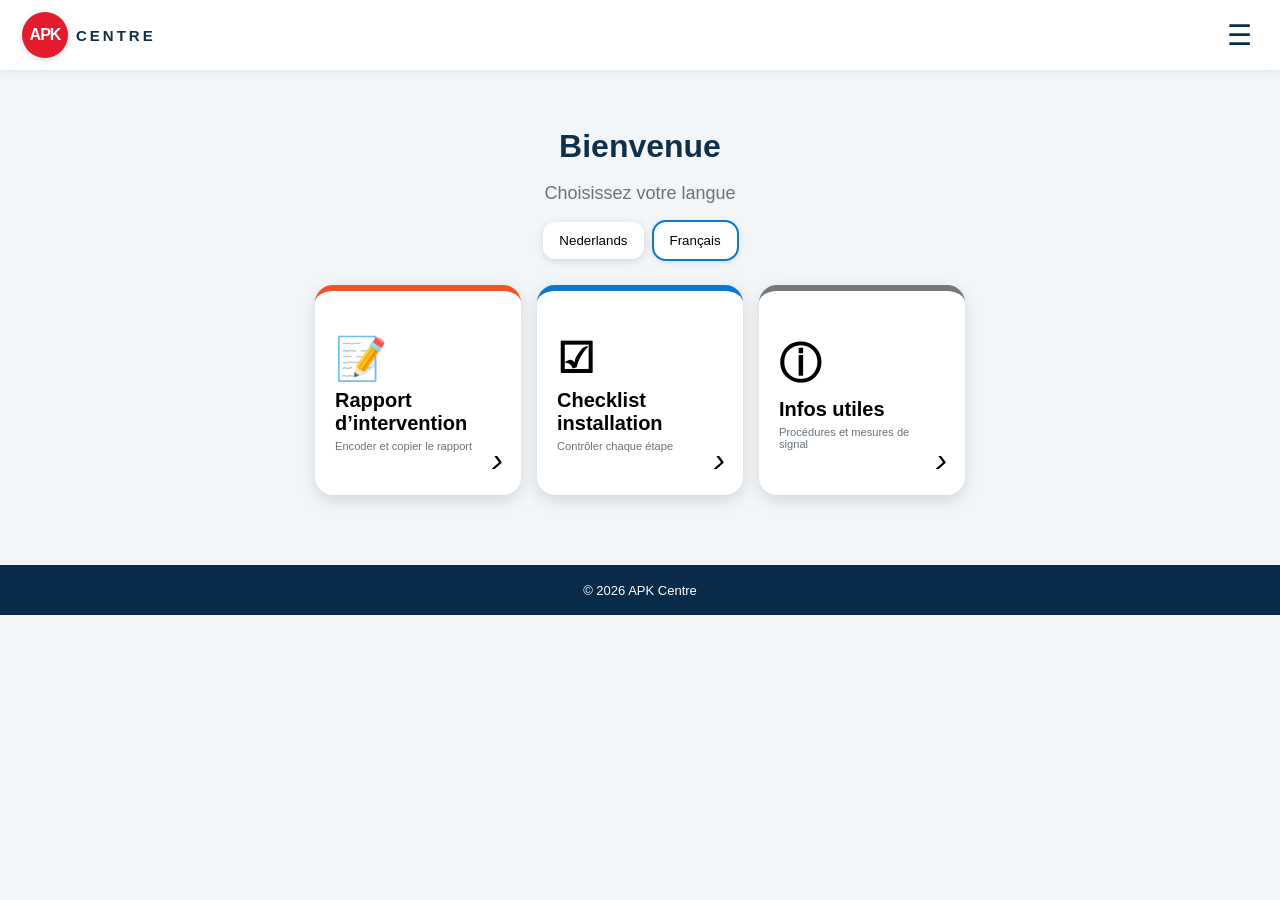
==== index.html @ 58864695 "Add files via upload" ====
<!doctype html>
<html lang="fr">
<head>
<meta charset="utf-8">
<meta name="viewport" content="width=device-width,initial-scale=1">
<meta name="theme-color" content="#082b4a">
<title>APK Centre</title>
<link rel="stylesheet" href="styles.css">

  <link rel="manifest" href="manifest.webmanifest">
  <link rel="icon" type="image/png" sizes="48x48" href="assets/apk-centre-icon-48.png">
  <link rel="apple-touch-icon" sizes="180x180" href="assets/apk-centre-icon-180.png">
  <meta name="theme-color" content="#e30613">
  <meta name="mobile-web-app-capable" content="yes">
  <meta name="apple-mobile-web-app-capable" content="yes">
  <meta name="apple-mobile-web-app-status-bar-style" content="black-translucent">
  <meta name="apple-mobile-web-app-title" content="APK Centre">

</head>
<body>
<header class="topbar">
  <div class="brand"><span class="brandMark">APK</span><span class="brandName">CENTRE</span></div>
  <button id="menuBtn" class="menu">☰</button>
</header>

<main id="app">
<section id="home" class="screen active">
  <div class="hero"><h1>Bienvenue</h1><p>Choisissez votre langue</p>
    <div class="langs"><button id="nl" class="lang">Nederlands</button><button id="fr" class="lang active">Français</button></div>
  </div>
  <div class="homecards">
    <button class="homecard orange" data-go="report"><b>📝</b><strong data-fr="Rapport d’intervention" data-nl="Interventierapport">Rapport d’intervention</strong><small data-fr="Encoder et copier le rapport" data-nl="Rapport invullen en kopiëren">Encoder et copier le rapport</small><i>›</i></button>
    <button class="homecard blue" data-go="checklist"><b>☑</b><strong data-fr="Checklist installation" data-nl="Installatie checklist">Checklist installation</strong><small data-fr="Contrôler chaque étape" data-nl="Elke stap controleren">Contrôler chaque étape</small><i>›</i></button>
    <button class="homecard gray" data-go="info"><b>ⓘ</b><strong data-fr="Infos utiles" data-nl="Nuttige info">Infos utiles</strong><small data-fr="Procédures et mesures de signal" data-nl="Procedures en signaalmetingen">Procédures et mesures de signal</small><i>›</i></button>
  </div>
</section>

<section id="report" class="screen">
  <button class="back">← Accueil</button><h1 data-fr="Rapport d’intervention" data-nl="Interventierapport">Rapport d’intervention</h1>
  <div id="reportForm"></div><button id="copyReport" class="primary">Copier le résultat</button>
</section>

<section id="checklist" class="screen">
  <button class="back">← Accueil</button><h1 data-fr="Checklist d’installation" data-nl="Installatie checklist">Checklist d’installation</h1>
  <div id="checkForm"></div><div class="progress"><span id="progressBar"></span></div><p id="progressText"></p>
</section>

<section id="info" class="screen">
  <button class="back">← Accueil</button><h1 data-fr="Infos utiles" data-nl="Nuttige info">Infos utiles</h1>
  <input id="search" class="search" placeholder="Rechercher une procédure, mesure, problème…">
  <div id="infoContent"></div>
</section>
</main>
<footer>© 2026 APK Centre</footer>
<div id="toast"></div>
<script src="script.js?v=3"></script>
<script>if ("serviceWorker" in navigator) navigator.serviceWorker.register("./service-worker.js");</script>
</body>
</html>
---- styles.css ----
*{box-sizing:border-box}body{margin:0;background:#f3f6f9;color:#102f49;font-family:Arial,sans-serif}.topbar{height:70px;background:#fff;display:flex;align-items:center;justify-content:space-between;padding:0 22px;box-shadow:0 2px 10px #0001;position:sticky;top:0;z-index:5}.brand{display:flex;align-items:center;gap:8px;font-weight:900}.brandMark{width:46px;height:46px;border-radius:50%;background:#e21b2d;color:#fff;display:flex;align-items:center;justify-content:center;font-size:16px;letter-spacing:-1px;box-shadow:0 2px 7px #0002}.brandName{font-size:15px;letter-spacing:3px;color:#102f49}.menu{border:0;background:none;font-size:28px;color:#082b4a}main{max-width:900px;margin:auto;padding:24px 16px 70px}.screen{display:none}.screen.active{display:block}.hero{text-align:center;padding:24px 0 26px}.hero h1,h1{font-size:32px;margin:10px 0;font-weight:800}.hero p{font-size:18px;color:#68727c}.langs{display:flex;justify-content:center;gap:10px}.lang{background:#fff;border:0;border-radius:12px;padding:11px 16px;box-shadow:0 2px 8px #0002}.lang.active{outline:2px solid #0b78d0}.homecards{display:grid;gap:16px;max-width:650px;margin:auto}.homecard{position:relative;text-align:left;border:0;background:#fff;border-radius:18px;padding:20px 45px 20px 20px;box-shadow:0 5px 16px #0002;min-height:110px;border-top:6px solid}.homecard.orange{border-color:#f45124}.homecard.blue{border-color:#0b78d0}.homecard.gray{border-color:#777}.homecard b{font-size:30px;display:block;margin-bottom:6px}.homecard strong{display:block;font-size:20px}.homecard small{display:block;color:#6a737c;margin-top:5px}.homecard i{position:absolute;right:18px;top:42%;font-size:34px}.back{border:0;background:none;color:#0b78d0;font-weight:700;font-size:16px;padding:4px 0}.panel{background:#fff;border-radius:16px;margin:14px 0;padding:18px;box-shadow:0 4px 14px #0001}.panel h2{font-size:20px;margin:0 0 13px}.checks{display:grid;gap:9px}.check{display:flex;gap:10px;align-items:flex-start;padding:8px;border-radius:9px;background:#f7f9fb}.check input{margin-top:3px;accent-color:#0b78d0}.choice{display:flex;flex-wrap:wrap;gap:8px}.choice label{background:#f4f6f8;border-radius:9px;padding:8px 10px}.choice input{accent-color:#0b78d0}.primary{width:100%;border:0;border-radius:12px;padding:15px;background:#0b78d0;color:#fff;font-size:17px;font-weight:700;margin:8px 0 20px}.progress{height:9px;background:#dfe5ea;border-radius:10px;overflow:hidden;margin-top:18px}.progress span{display:block;height:100%;width:0;background:#0b78d0}.search{width:100%;padding:14px;border:1px solid #ccd4db;border-radius:12px;font-size:16px;margin:8px 0 16px}.info-section{background:#fff;border-radius:14px;margin:10px 0;overflow:hidden;box-shadow:0 3px 12px #0001}.info-section summary{cursor:pointer;padding:16px;font-size:18px;font-weight:700}.info-section .inside{padding:0 18px 18px;line-height:1.55}.inside h4{margin-bottom:4px}.inside ul{padding-left:20px}footer{height:50px;background:#082b4a;color:#fff;display:flex;align-items:center;justify-content:center;font-size:13px}#toast{position:fixed;bottom:70px;left:50%;transform:translateX(-50%);background:#102f49;color:#fff;padding:12px 16px;border-radius:10px;display:none;z-index:10}@media(min-width:700px){.homecards{grid-template-columns:repeat(3,1fr)}.homecard{min-height:210px}.homecard i{bottom:16px;top:auto}.homecard b{font-size:42px}}
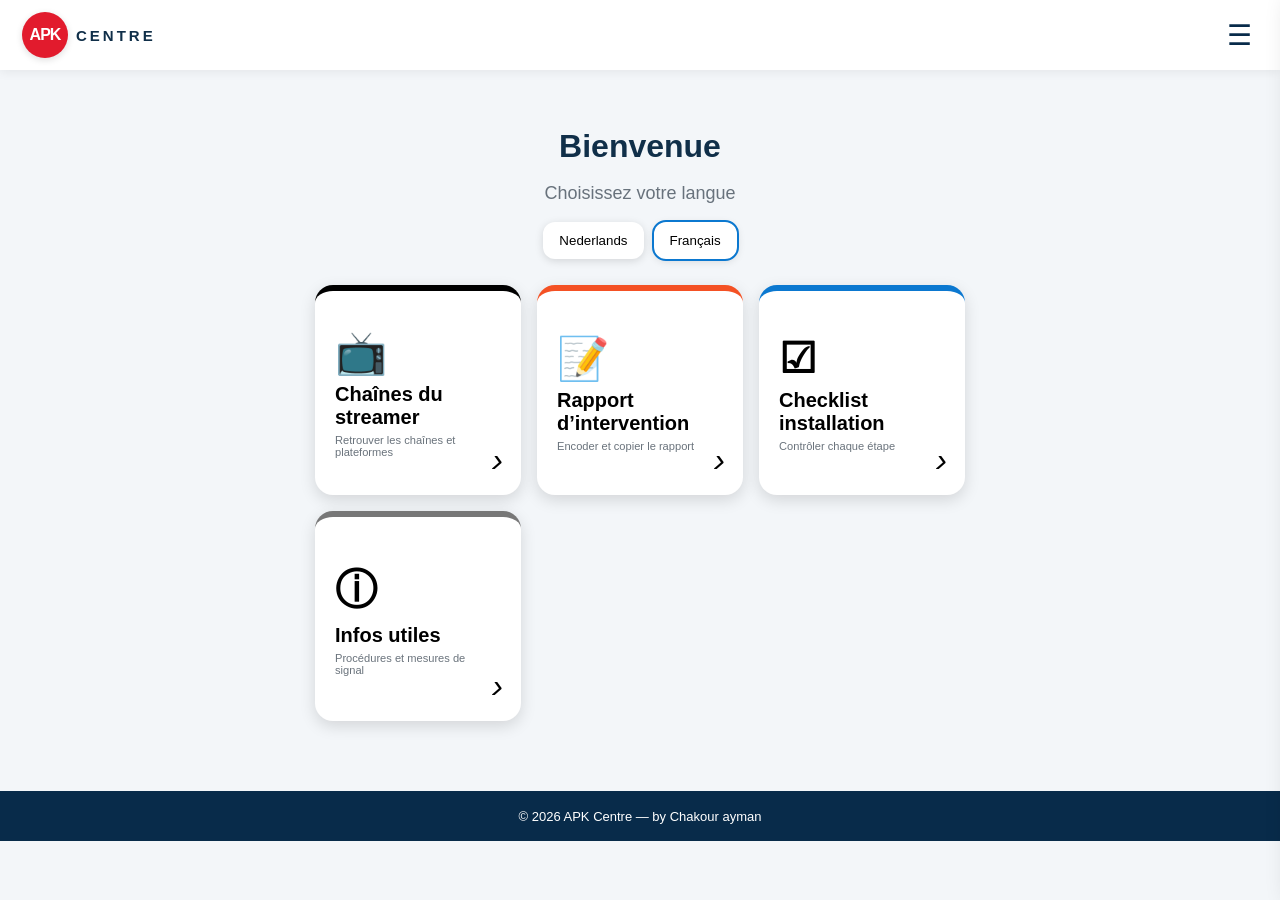
==== commit 7481f495: "Add files via upload" ====
--- a/index.html
+++ b/index.html
@@ -29,6 +29,7 @@
     <div class="langs"><button id="nl" class="lang">Nederlands</button><button id="fr" class="lang active">Français</button></div>
   </div>
   <div class="homecards">
+    <button class="homecard purple" data-go="channels"><b>📺</b><strong data-fr="Chaînes du streamer" data-nl="Kanalen van de streamer">Chaînes du streamer</strong><small data-fr="Retrouver les chaînes et plateformes" data-nl="Kanalen en platformen bekijken">Retrouver les chaînes et plateformes</small><i>›</i></button>
     <button class="homecard orange" data-go="report"><b>📝</b><strong data-fr="Rapport d’intervention" data-nl="Interventierapport">Rapport d’intervention</strong><small data-fr="Encoder et copier le rapport" data-nl="Rapport invullen en kopiëren">Encoder et copier le rapport</small><i>›</i></button>
     <button class="homecard blue" data-go="checklist"><b>☑</b><strong data-fr="Checklist installation" data-nl="Installatie checklist">Checklist installation</strong><small data-fr="Contrôler chaque étape" data-nl="Elke stap controleren">Contrôler chaque étape</small><i>›</i></button>
     <button class="homecard gray" data-go="info"><b>ⓘ</b><strong data-fr="Infos utiles" data-nl="Nuttige info">Infos utiles</strong><small data-fr="Procédures et mesures de signal" data-nl="Procedures en signaalmetingen">Procédures et mesures de signal</small><i>›</i></button>
@@ -45,13 +46,29 @@
   <div id="checkForm"></div><div class="progress"><span id="progressBar"></span></div><p id="progressText"></p>
 </section>
 
+<section id="channels" class="screen">
+  <button class="back">← Accueil</button>
+  <h1 data-fr="Chaînes du streamer" data-nl="Kanalen van de streamer">Chaînes du streamer</h1>
+  <p class="screenIntro" data-fr="Retrouvez ici les différentes chaînes et plateformes du streamer." data-nl="Hier vindt u de verschillende kanalen en platformen van de streamer.">Retrouvez ici les différentes chaînes et plateformes du streamer.</p>
+  <div id="channelsContent" class="channels-grid"></div>
+</section>
+
 <section id="info" class="screen">
   <button class="back">← Accueil</button><h1 data-fr="Infos utiles" data-nl="Nuttige info">Infos utiles</h1>
   <input id="search" class="search" placeholder="Rechercher une procédure, mesure, problème…">
   <div id="infoContent"></div>
 </section>
 </main>
-<footer>© 2026 APK Centre</footer>
+<div id="menuBackdrop" class="menuBackdrop"></div>
+<aside id="sideMenu" class="sideMenu" aria-hidden="true">
+  <div class="sideMenuHeader"><strong>APK CENTRE</strong><button id="closeMenu" class="closeMenu" aria-label="Fermer">×</button></div>
+  <button class="menuLink" data-menu-go="home">⌂ <span>Accueil</span></button>
+  <button class="menuLink" data-menu-go="report">📝 <span>Rapport d’intervention</span></button>
+  <button class="menuLink" data-menu-go="checklist">☑ <span>Checklist installation</span></button>
+  <button class="menuLink" data-menu-go="channels">📺 <span>Chaînes du streamer</span></button>
+  <button class="menuLink" data-menu-go="info">ⓘ <span>Infos utiles</span></button>
+</aside>
+<footer>© 2026 APK Centre — by Chakour ayman</footer>
 <div id="toast"></div>
 <script src="script.js?v=3"></script>
 <script>if ("serviceWorker" in navigator) navigator.serviceWorker.register("./service-worker.js");</script>
--- a/styles.css
+++ b/styles.css
@@ -1 +1,5 @@
 *{box-sizing:border-box}body{margin:0;background:#f3f6f9;color:#102f49;font-family:Arial,sans-serif}.topbar{height:70px;background:#fff;display:flex;align-items:center;justify-content:space-between;padding:0 22px;box-shadow:0 2px 10px #0001;position:sticky;top:0;z-index:5}.brand{display:flex;align-items:center;gap:8px;font-weight:900}.brandMark{width:46px;height:46px;border-radius:50%;background:#e21b2d;color:#fff;display:flex;align-items:center;justify-content:center;font-size:16px;letter-spacing:-1px;box-shadow:0 2px 7px #0002}.brandName{font-size:15px;letter-spacing:3px;color:#102f49}.menu{border:0;background:none;font-size:28px;color:#082b4a}main{max-width:900px;margin:auto;padding:24px 16px 70px}.screen{display:none}.screen.active{display:block}.hero{text-align:center;padding:24px 0 26px}.hero h1,h1{font-size:32px;margin:10px 0;font-weight:800}.hero p{font-size:18px;color:#68727c}.langs{display:flex;justify-content:center;gap:10px}.lang{background:#fff;border:0;border-radius:12px;padding:11px 16px;box-shadow:0 2px 8px #0002}.lang.active{outline:2px solid #0b78d0}.homecards{display:grid;gap:16px;max-width:650px;margin:auto}.homecard{position:relative;text-align:left;border:0;background:#fff;border-radius:18px;padding:20px 45px 20px 20px;box-shadow:0 5px 16px #0002;min-height:110px;border-top:6px solid}.homecard.orange{border-color:#f45124}.homecard.blue{border-color:#0b78d0}.homecard.gray{border-color:#777}.homecard b{font-size:30px;display:block;margin-bottom:6px}.homecard strong{display:block;font-size:20px}.homecard small{display:block;color:#6a737c;margin-top:5px}.homecard i{position:absolute;right:18px;top:42%;font-size:34px}.back{border:0;background:none;color:#0b78d0;font-weight:700;font-size:16px;padding:4px 0}.panel{background:#fff;border-radius:16px;margin:14px 0;padding:18px;box-shadow:0 4px 14px #0001}.panel h2{font-size:20px;margin:0 0 13px}.checks{display:grid;gap:9px}.check{display:flex;gap:10px;align-items:flex-start;padding:8px;border-radius:9px;background:#f7f9fb}.check input{margin-top:3px;accent-color:#0b78d0}.choice{display:flex;flex-wrap:wrap;gap:8px}.choice label{background:#f4f6f8;border-radius:9px;padding:8px 10px}.choice input{accent-color:#0b78d0}.primary{width:100%;border:0;border-radius:12px;padding:15px;background:#0b78d0;color:#fff;font-size:17px;font-weight:700;margin:8px 0 20px}.progress{height:9px;background:#dfe5ea;border-radius:10px;overflow:hidden;margin-top:18px}.progress span{display:block;height:100%;width:0;background:#0b78d0}.search{width:100%;padding:14px;border:1px solid #ccd4db;border-radius:12px;font-size:16px;margin:8px 0 16px}.info-section{background:#fff;border-radius:14px;margin:10px 0;overflow:hidden;box-shadow:0 3px 12px #0001}.info-section summary{cursor:pointer;padding:16px;font-size:18px;font-weight:700}.info-section .inside{padding:0 18px 18px;line-height:1.55}.inside h4{margin-bottom:4px}.inside ul{padding-left:20px}footer{height:50px;background:#082b4a;color:#fff;display:flex;align-items:center;justify-content:center;font-size:13px}#toast{position:fixed;bottom:70px;left:50%;transform:translateX(-50%);background:#102f49;color:#fff;padding:12px 16px;border-radius:10px;display:none;z-index:10}@media(min-width:700px){.homecards{grid-template-columns:repeat(3,1fr)}.homecard{min-height:210px}.homecard i{bottom:16px;top:auto}.homecard b{font-size:42px}}
+
+
+.sideMenu{position:fixed;top:0;right:-340px;width:320px;max-width:88vw;height:100vh;background:#fff;z-index:50;box-shadow:-8px 0 25px rgba(0,0,0,.2);padding:18px;transition:right .25s ease}.sideMenu.open{right:0}.sideMenuHeader{display:flex;justify-content:space-between;align-items:center;font-size:20px;margin-bottom:16px;padding-bottom:14px;border-bottom:1px solid #ddd}.closeMenu{border:0;border-radius:50%;width:38px;height:38px;font-size:26px;cursor:pointer}.menuLink{display:block;width:100%;padding:14px;margin:7px 0;border:0;border-radius:12px;background:#f4f7f9;text-align:left;font-size:16px;cursor:pointer;color:#082b4a}.menuLink:hover{background:#e8eef2}.menuBackdrop{position:fixed;inset:0;background:rgba(0,0,0,.5);z-index:40;display:none}.menuBackdrop.open{display:block}.screenIntro{color:#66737d;line-height:1.5}.channels-grid{display:grid;gap:12px}.channel-card{display:flex;align-items:center;gap:14px;padding:15px;background:#fff;border-radius:15px;text-decoration:none;color:#082b4a;box-shadow:0 3px 12px rgba(0,0,0,.1);border-left:5px solid #e30613}.channel-icon{width:48px;height:48px;border-radius:12px;background:#f0f3f5;display:flex;align-items:center;justify-content:center;font-size:24px;font-weight:700}.channel-text{display:flex;flex-direction:column;gap:4px;flex:1}.channel-text small{color:#69747c}.channel-arrow{font-size:28px;color:#e30613}.homecard.purple{border-left-color:#7b3ff2}
+@media(min-width:700px){.channels-grid{grid-template-columns:repeat(2,1fr)}}
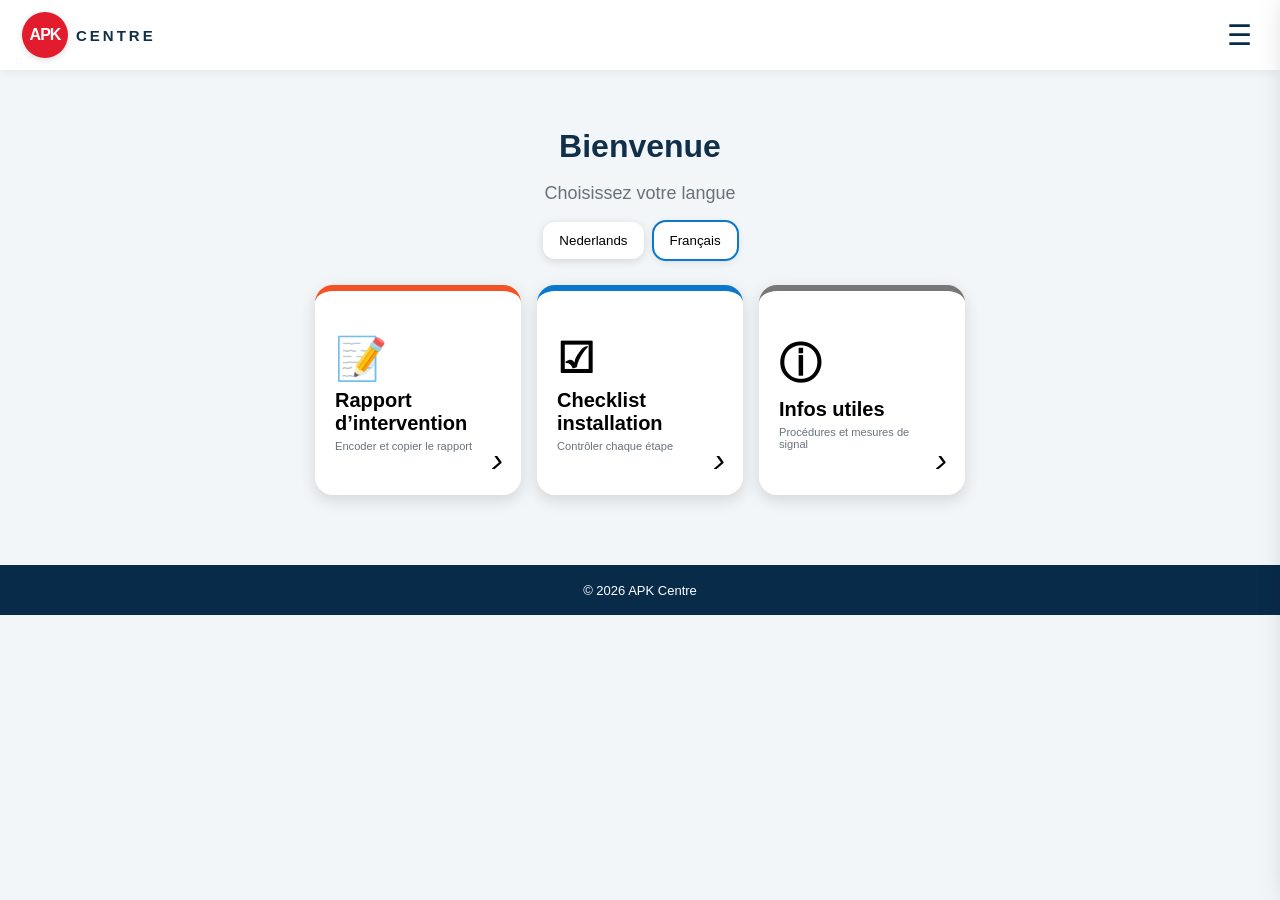
==== commit 0080baf5: "Add files via upload" ====
--- a/index.html
+++ b/index.html
@@ -5,7 +5,7 @@
 <meta name="viewport" content="width=device-width,initial-scale=1">
 <meta name="theme-color" content="#082b4a">
 <title>APK Centre</title>
-<link rel="stylesheet" href="styles.css">
+<link rel="stylesheet" href="styles.css?v=6">
 
   <link rel="manifest" href="manifest.webmanifest">
   <link rel="icon" type="image/png" sizes="48x48" href="assets/apk-centre-icon-48.png">
@@ -20,7 +20,7 @@
 <body>
 <header class="topbar">
   <div class="brand"><span class="brandMark">APK</span><span class="brandName">CENTRE</span></div>
-  <button id="menuBtn" class="menu">☰</button>
+  <button id="menuBtn" class="menu" type="button" aria-label="Ouvrir le menu">☰</button>
 </header>
 
 <main id="app">
@@ -29,7 +29,6 @@
     <div class="langs"><button id="nl" class="lang">Nederlands</button><button id="fr" class="lang active">Français</button></div>
   </div>
   <div class="homecards">
-    <button class="homecard purple" data-go="channels"><b>📺</b><strong data-fr="Chaînes du streamer" data-nl="Kanalen van de streamer">Chaînes du streamer</strong><small data-fr="Retrouver les chaînes et plateformes" data-nl="Kanalen en platformen bekijken">Retrouver les chaînes et plateformes</small><i>›</i></button>
     <button class="homecard orange" data-go="report"><b>📝</b><strong data-fr="Rapport d’intervention" data-nl="Interventierapport">Rapport d’intervention</strong><small data-fr="Encoder et copier le rapport" data-nl="Rapport invullen en kopiëren">Encoder et copier le rapport</small><i>›</i></button>
     <button class="homecard blue" data-go="checklist"><b>☑</b><strong data-fr="Checklist installation" data-nl="Installatie checklist">Checklist installation</strong><small data-fr="Contrôler chaque étape" data-nl="Elke stap controleren">Contrôler chaque étape</small><i>›</i></button>
     <button class="homecard gray" data-go="info"><b>ⓘ</b><strong data-fr="Infos utiles" data-nl="Nuttige info">Infos utiles</strong><small data-fr="Procédures et mesures de signal" data-nl="Procedures en signaalmetingen">Procédures et mesures de signal</small><i>›</i></button>
@@ -48,8 +47,8 @@
 
 <section id="channels" class="screen">
   <button class="back">← Accueil</button>
-  <h1 data-fr="Chaînes du streamer" data-nl="Kanalen van de streamer">Chaînes du streamer</h1>
-  <p class="screenIntro" data-fr="Retrouvez ici les différentes chaînes et plateformes du streamer." data-nl="Hier vindt u de verschillende kanalen en platformen van de streamer.">Retrouvez ici les différentes chaînes et plateformes du streamer.</p>
+  <h1>Chaînes du streamer</h1>
+  <p class="screenIntro">Retrouvez ici les chaînes et plateformes du streamer.</p>
   <div id="channelsContent" class="channels-grid"></div>
 </section>
 
@@ -59,18 +58,22 @@
   <div id="infoContent"></div>
 </section>
 </main>
+
 <div id="menuBackdrop" class="menuBackdrop"></div>
 <aside id="sideMenu" class="sideMenu" aria-hidden="true">
-  <div class="sideMenuHeader"><strong>APK CENTRE</strong><button id="closeMenu" class="closeMenu" aria-label="Fermer">×</button></div>
-  <button class="menuLink" data-menu-go="home">⌂ <span>Accueil</span></button>
-  <button class="menuLink" data-menu-go="report">📝 <span>Rapport d’intervention</span></button>
-  <button class="menuLink" data-menu-go="checklist">☑ <span>Checklist installation</span></button>
-  <button class="menuLink" data-menu-go="channels">📺 <span>Chaînes du streamer</span></button>
-  <button class="menuLink" data-menu-go="info">ⓘ <span>Infos utiles</span></button>
+  <div class="sideMenuTop">
+    <strong>MENU APK CENTRE</strong>
+    <button id="closeMenu" type="button" aria-label="Fermer">×</button>
+  </div>
+  <button class="menuItem" data-menu-go="home">🏠 <span>Accueil</span></button>
+  <button class="menuItem" data-menu-go="report">📝 <span>Rapport d’intervention</span></button>
+  <button class="menuItem" data-menu-go="checklist">☑️ <span>Checklist installation</span></button>
+  <button class="menuItem menuItemChannels" data-menu-go="channels">📺 <span>Chaînes du streamer</span></button>
+  <button class="menuItem" data-menu-go="info">ⓘ <span>Infos utiles</span></button>
 </aside>
-<footer>© 2026 APK Centre — by Chakour ayman</footer>
+<footer>© 2026 APK Centre</footer>
 <div id="toast"></div>
-<script src="script.js?v=3"></script>
+<script src="script.js?v=6"></script>
 <script>if ("serviceWorker" in navigator) navigator.serviceWorker.register("./service-worker.js");</script>
 </body>
 </html>
--- a/styles.css
+++ b/styles.css
@@ -1,5 +1,46 @@
 *{box-sizing:border-box}body{margin:0;background:#f3f6f9;color:#102f49;font-family:Arial,sans-serif}.topbar{height:70px;background:#fff;display:flex;align-items:center;justify-content:space-between;padding:0 22px;box-shadow:0 2px 10px #0001;position:sticky;top:0;z-index:5}.brand{display:flex;align-items:center;gap:8px;font-weight:900}.brandMark{width:46px;height:46px;border-radius:50%;background:#e21b2d;color:#fff;display:flex;align-items:center;justify-content:center;font-size:16px;letter-spacing:-1px;box-shadow:0 2px 7px #0002}.brandName{font-size:15px;letter-spacing:3px;color:#102f49}.menu{border:0;background:none;font-size:28px;color:#082b4a}main{max-width:900px;margin:auto;padding:24px 16px 70px}.screen{display:none}.screen.active{display:block}.hero{text-align:center;padding:24px 0 26px}.hero h1,h1{font-size:32px;margin:10px 0;font-weight:800}.hero p{font-size:18px;color:#68727c}.langs{display:flex;justify-content:center;gap:10px}.lang{background:#fff;border:0;border-radius:12px;padding:11px 16px;box-shadow:0 2px 8px #0002}.lang.active{outline:2px solid #0b78d0}.homecards{display:grid;gap:16px;max-width:650px;margin:auto}.homecard{position:relative;text-align:left;border:0;background:#fff;border-radius:18px;padding:20px 45px 20px 20px;box-shadow:0 5px 16px #0002;min-height:110px;border-top:6px solid}.homecard.orange{border-color:#f45124}.homecard.blue{border-color:#0b78d0}.homecard.gray{border-color:#777}.homecard b{font-size:30px;display:block;margin-bottom:6px}.homecard strong{display:block;font-size:20px}.homecard small{display:block;color:#6a737c;margin-top:5px}.homecard i{position:absolute;right:18px;top:42%;font-size:34px}.back{border:0;background:none;color:#0b78d0;font-weight:700;font-size:16px;padding:4px 0}.panel{background:#fff;border-radius:16px;margin:14px 0;padding:18px;box-shadow:0 4px 14px #0001}.panel h2{font-size:20px;margin:0 0 13px}.checks{display:grid;gap:9px}.check{display:flex;gap:10px;align-items:flex-start;padding:8px;border-radius:9px;background:#f7f9fb}.check input{margin-top:3px;accent-color:#0b78d0}.choice{display:flex;flex-wrap:wrap;gap:8px}.choice label{background:#f4f6f8;border-radius:9px;padding:8px 10px}.choice input{accent-color:#0b78d0}.primary{width:100%;border:0;border-radius:12px;padding:15px;background:#0b78d0;color:#fff;font-size:17px;font-weight:700;margin:8px 0 20px}.progress{height:9px;background:#dfe5ea;border-radius:10px;overflow:hidden;margin-top:18px}.progress span{display:block;height:100%;width:0;background:#0b78d0}.search{width:100%;padding:14px;border:1px solid #ccd4db;border-radius:12px;font-size:16px;margin:8px 0 16px}.info-section{background:#fff;border-radius:14px;margin:10px 0;overflow:hidden;box-shadow:0 3px 12px #0001}.info-section summary{cursor:pointer;padding:16px;font-size:18px;font-weight:700}.info-section .inside{padding:0 18px 18px;line-height:1.55}.inside h4{margin-bottom:4px}.inside ul{padding-left:20px}footer{height:50px;background:#082b4a;color:#fff;display:flex;align-items:center;justify-content:center;font-size:13px}#toast{position:fixed;bottom:70px;left:50%;transform:translateX(-50%);background:#102f49;color:#fff;padding:12px 16px;border-radius:10px;display:none;z-index:10}@media(min-width:700px){.homecards{grid-template-columns:repeat(3,1fr)}.homecard{min-height:210px}.homecard i{bottom:16px;top:auto}.homecard b{font-size:42px}}
 
-
-.sideMenu{position:fixed;top:0;right:-340px;width:320px;max-width:88vw;height:100vh;background:#fff;z-index:50;box-shadow:-8px 0 25px rgba(0,0,0,.2);padding:18px;transition:right .25s ease}.sideMenu.open{right:0}.sideMenuHeader{display:flex;justify-content:space-between;align-items:center;font-size:20px;margin-bottom:16px;padding-bottom:14px;border-bottom:1px solid #ddd}.closeMenu{border:0;border-radius:50%;width:38px;height:38px;font-size:26px;cursor:pointer}.menuLink{display:block;width:100%;padding:14px;margin:7px 0;border:0;border-radius:12px;background:#f4f7f9;text-align:left;font-size:16px;cursor:pointer;color:#082b4a}.menuLink:hover{background:#e8eef2}.menuBackdrop{position:fixed;inset:0;background:rgba(0,0,0,.5);z-index:40;display:none}.menuBackdrop.open{display:block}.screenIntro{color:#66737d;line-height:1.5}.channels-grid{display:grid;gap:12px}.channel-card{display:flex;align-items:center;gap:14px;padding:15px;background:#fff;border-radius:15px;text-decoration:none;color:#082b4a;box-shadow:0 3px 12px rgba(0,0,0,.1);border-left:5px solid #e30613}.channel-icon{width:48px;height:48px;border-radius:12px;background:#f0f3f5;display:flex;align-items:center;justify-content:center;font-size:24px;font-weight:700}.channel-text{display:flex;flex-direction:column;gap:4px;flex:1}.channel-text small{color:#69747c}.channel-arrow{font-size:28px;color:#e30613}.homecard.purple{border-left-color:#7b3ff2}
+/* ===== MENU APK CENTRE + CHAINES ===== */
+.sideMenu{
+  position:fixed;top:0;right:-360px;width:340px;max-width:90vw;height:100vh;
+  z-index:1000;background:#fff;box-shadow:-8px 0 30px rgba(0,0,0,.25);
+  padding:18px;transition:right .25s ease;overflow:auto;
+}
+.sideMenu.open{right:0}
+.sideMenuTop{
+  display:flex;align-items:center;justify-content:space-between;
+  font-size:18px;color:#082b4a;padding-bottom:16px;margin-bottom:12px;
+  border-bottom:1px solid #e5e9ed;
+}
+.sideMenuTop button{
+  width:40px;height:40px;border:0;border-radius:50%;background:#eef2f5;
+  font-size:28px;color:#082b4a;cursor:pointer;
+}
+.menuItem{
+  width:100%;border:0;background:#f5f7f9;border-radius:12px;
+  padding:15px 14px;margin:5px 0;text-align:left;font-size:16px;
+  color:#102f49;cursor:pointer;display:flex;align-items:center;gap:11px;
+}
+.menuItem:hover{background:#eaf1f6}
+.menuItemChannels{border-left:5px solid #e21b2d;background:#fff3f4;font-weight:700}
+.menuBackdrop{
+  position:fixed;inset:0;background:rgba(0,0,0,.5);z-index:999;
+  display:none;
+}
+.menuBackdrop.open{display:block}
+.screenIntro{color:#68727c;margin:0 0 18px;line-height:1.5}
+.channels-grid{display:grid;grid-template-columns:1fr;gap:12px}
+.channel-card{
+  display:flex;align-items:center;gap:14px;text-decoration:none;color:#102f49;
+  background:#fff;border-radius:16px;padding:16px;
+  box-shadow:0 4px 14px rgba(0,0,0,.10);border-left:5px solid #e21b2d;
+}
+.channel-icon{
+  width:48px;height:48px;border-radius:12px;background:#f1f4f7;
+  display:flex;align-items:center;justify-content:center;font-size:23px;
+  font-weight:800;flex:none;
+}
+.channel-text{display:flex;flex-direction:column;gap:4px;flex:1}
+.channel-text strong{font-size:18px}.channel-text small{color:#68727c}
+.channel-arrow{font-size:30px;color:#e21b2d}
 @media(min-width:700px){.channels-grid{grid-template-columns:repeat(2,1fr)}}
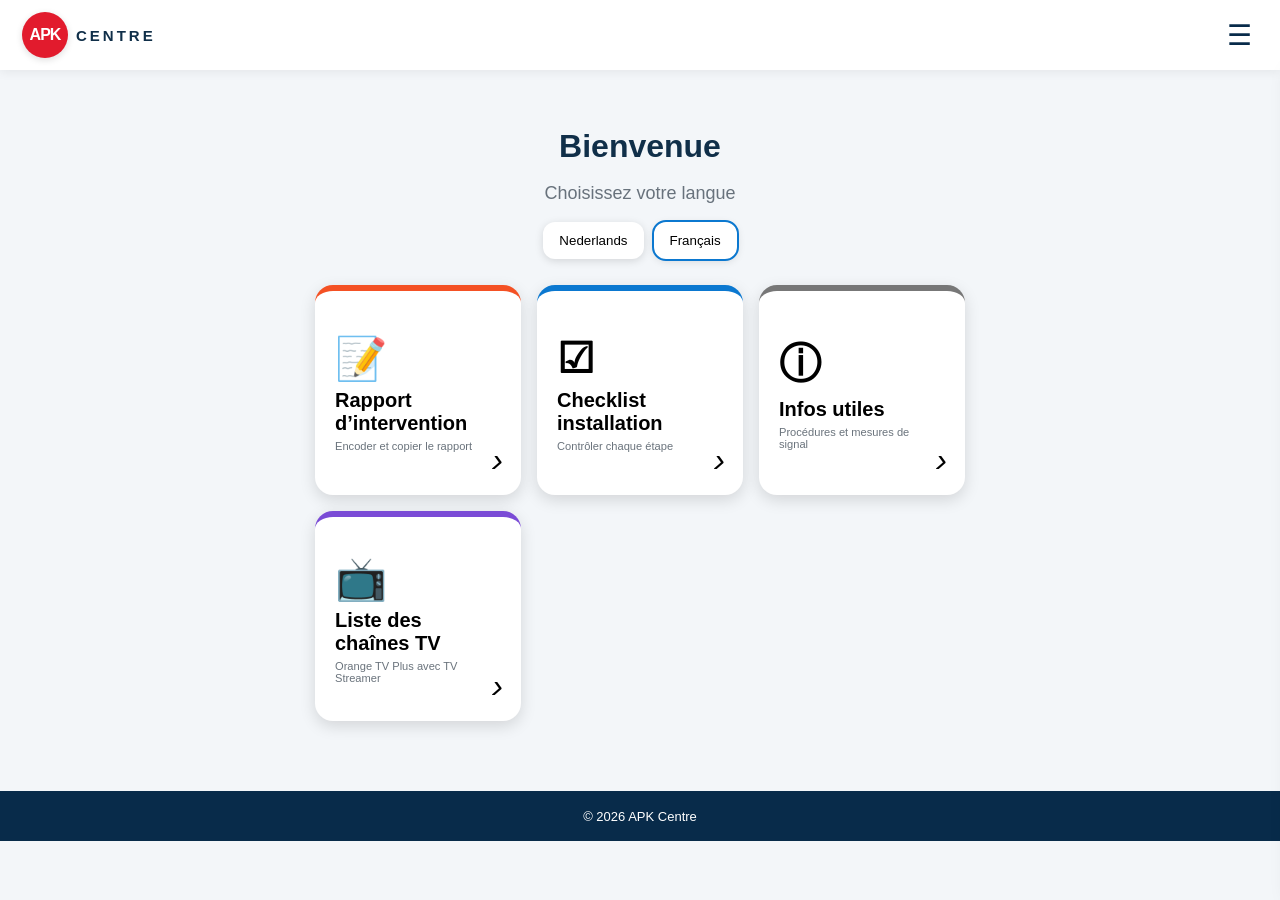
==== commit 413303fa: "Add files via upload" ====
--- a/index.html
+++ b/index.html
@@ -5,7 +5,7 @@
 <meta name="viewport" content="width=device-width,initial-scale=1">
 <meta name="theme-color" content="#082b4a">
 <title>APK Centre</title>
-<link rel="stylesheet" href="styles.css?v=6">
+<link rel="stylesheet" href="styles.css">
 
   <link rel="manifest" href="manifest.webmanifest">
   <link rel="icon" type="image/png" sizes="48x48" href="assets/apk-centre-icon-48.png">
@@ -20,8 +20,16 @@
 <body>
 <header class="topbar">
   <div class="brand"><span class="brandMark">APK</span><span class="brandName">CENTRE</span></div>
-  <button id="menuBtn" class="menu" type="button" aria-label="Ouvrir le menu">☰</button>
+  <button id="menuBtn" class="menu" aria-label="Menu">☰</button>
 </header>
+<nav id="sideMenu" class="side-menu" aria-label="Menu principal">
+  <button class="side-item" data-go="home">🏠 <span>Accueil</span></button>
+  <button class="side-item" data-go="report">📝 <span>Rapport d’intervention</span></button>
+  <button class="side-item" data-go="checklist">☑ <span>Checklist</span></button>
+  <button class="side-item" data-go="info">ⓘ <span>Infos utiles</span></button>
+  <button class="side-item" data-go="channels">📺 <span>Liste des chaînes TV</span></button>
+</nav>
+<div id="menuBackdrop" class="menu-backdrop"></div>
 
 <main id="app">
 <section id="home" class="screen active">
@@ -32,6 +40,7 @@
     <button class="homecard orange" data-go="report"><b>📝</b><strong data-fr="Rapport d’intervention" data-nl="Interventierapport">Rapport d’intervention</strong><small data-fr="Encoder et copier le rapport" data-nl="Rapport invullen en kopiëren">Encoder et copier le rapport</small><i>›</i></button>
     <button class="homecard blue" data-go="checklist"><b>☑</b><strong data-fr="Checklist installation" data-nl="Installatie checklist">Checklist installation</strong><small data-fr="Contrôler chaque étape" data-nl="Elke stap controleren">Contrôler chaque étape</small><i>›</i></button>
     <button class="homecard gray" data-go="info"><b>ⓘ</b><strong data-fr="Infos utiles" data-nl="Nuttige info">Infos utiles</strong><small data-fr="Procédures et mesures de signal" data-nl="Procedures en signaalmetingen">Procédures et mesures de signal</small><i>›</i></button>
+    <button class="homecard tv" data-go="channels"><b>📺</b><strong data-fr="Liste des chaînes TV" data-nl="TV-zenderlijst">Liste des chaînes TV</strong><small data-fr="Orange TV Plus avec TV Streamer" data-nl="Orange TV Plus met TV Streamer">Orange TV Plus avec TV Streamer</small><i>›</i></button>
   </div>
 </section>
 
@@ -45,35 +54,28 @@
   <div id="checkForm"></div><div class="progress"><span id="progressBar"></span></div><p id="progressText"></p>
 </section>
 
-<section id="channels" class="screen">
-  <button class="back">← Accueil</button>
-  <h1>Chaînes du streamer</h1>
-  <p class="screenIntro">Retrouvez ici les chaînes et plateformes du streamer.</p>
-  <div id="channelsContent" class="channels-grid"></div>
-</section>
-
 <section id="info" class="screen">
   <button class="back">← Accueil</button><h1 data-fr="Infos utiles" data-nl="Nuttige info">Infos utiles</h1>
   <input id="search" class="search" placeholder="Rechercher une procédure, mesure, problème…">
   <div id="infoContent"></div>
 </section>
+
+<section id="channels" class="screen">
+  <button class="back">← Accueil</button>
+  <h1 data-fr="Liste des chaînes TV" data-nl="TV-zenderlijst">Liste des chaînes TV</h1>
+  <p class="channels-subtitle" data-fr="Orange TV (Plus) avec TV Streamer" data-nl="Orange TV (Plus) met TV Streamer">Orange TV (Plus) avec TV Streamer</p>
+  <div class="channel-tabs">
+    <button id="channelFR" class="lang active">🇫🇷 Français</button>
+    <button id="channelNL" class="lang">🇳🇱 Nederlands</button>
+  </div>
+  <input id="channelSearch" class="search" placeholder="Rechercher une chaîne ou un numéro…">
+  <div id="channelCount" class="channel-count"></div>
+  <div id="channelList" class="channel-list"></div>
+</section>
 </main>
-
-<div id="menuBackdrop" class="menuBackdrop"></div>
-<aside id="sideMenu" class="sideMenu" aria-hidden="true">
-  <div class="sideMenuTop">
-    <strong>MENU APK CENTRE</strong>
-    <button id="closeMenu" type="button" aria-label="Fermer">×</button>
-  </div>
-  <button class="menuItem" data-menu-go="home">🏠 <span>Accueil</span></button>
-  <button class="menuItem" data-menu-go="report">📝 <span>Rapport d’intervention</span></button>
-  <button class="menuItem" data-menu-go="checklist">☑️ <span>Checklist installation</span></button>
-  <button class="menuItem menuItemChannels" data-menu-go="channels">📺 <span>Chaînes du streamer</span></button>
-  <button class="menuItem" data-menu-go="info">ⓘ <span>Infos utiles</span></button>
-</aside>
 <footer>© 2026 APK Centre</footer>
 <div id="toast"></div>
-<script src="script.js?v=6"></script>
+<script src="script.js?v=7"></script>
 <script>if ("serviceWorker" in navigator) navigator.serviceWorker.register("./service-worker.js");</script>
 </body>
 </html>
--- a/styles.css
+++ b/styles.css
@@ -1,46 +1,20 @@
 *{box-sizing:border-box}body{margin:0;background:#f3f6f9;color:#102f49;font-family:Arial,sans-serif}.topbar{height:70px;background:#fff;display:flex;align-items:center;justify-content:space-between;padding:0 22px;box-shadow:0 2px 10px #0001;position:sticky;top:0;z-index:5}.brand{display:flex;align-items:center;gap:8px;font-weight:900}.brandMark{width:46px;height:46px;border-radius:50%;background:#e21b2d;color:#fff;display:flex;align-items:center;justify-content:center;font-size:16px;letter-spacing:-1px;box-shadow:0 2px 7px #0002}.brandName{font-size:15px;letter-spacing:3px;color:#102f49}.menu{border:0;background:none;font-size:28px;color:#082b4a}main{max-width:900px;margin:auto;padding:24px 16px 70px}.screen{display:none}.screen.active{display:block}.hero{text-align:center;padding:24px 0 26px}.hero h1,h1{font-size:32px;margin:10px 0;font-weight:800}.hero p{font-size:18px;color:#68727c}.langs{display:flex;justify-content:center;gap:10px}.lang{background:#fff;border:0;border-radius:12px;padding:11px 16px;box-shadow:0 2px 8px #0002}.lang.active{outline:2px solid #0b78d0}.homecards{display:grid;gap:16px;max-width:650px;margin:auto}.homecard{position:relative;text-align:left;border:0;background:#fff;border-radius:18px;padding:20px 45px 20px 20px;box-shadow:0 5px 16px #0002;min-height:110px;border-top:6px solid}.homecard.orange{border-color:#f45124}.homecard.blue{border-color:#0b78d0}.homecard.gray{border-color:#777}.homecard b{font-size:30px;display:block;margin-bottom:6px}.homecard strong{display:block;font-size:20px}.homecard small{display:block;color:#6a737c;margin-top:5px}.homecard i{position:absolute;right:18px;top:42%;font-size:34px}.back{border:0;background:none;color:#0b78d0;font-weight:700;font-size:16px;padding:4px 0}.panel{background:#fff;border-radius:16px;margin:14px 0;padding:18px;box-shadow:0 4px 14px #0001}.panel h2{font-size:20px;margin:0 0 13px}.checks{display:grid;gap:9px}.check{display:flex;gap:10px;align-items:flex-start;padding:8px;border-radius:9px;background:#f7f9fb}.check input{margin-top:3px;accent-color:#0b78d0}.choice{display:flex;flex-wrap:wrap;gap:8px}.choice label{background:#f4f6f8;border-radius:9px;padding:8px 10px}.choice input{accent-color:#0b78d0}.primary{width:100%;border:0;border-radius:12px;padding:15px;background:#0b78d0;color:#fff;font-size:17px;font-weight:700;margin:8px 0 20px}.progress{height:9px;background:#dfe5ea;border-radius:10px;overflow:hidden;margin-top:18px}.progress span{display:block;height:100%;width:0;background:#0b78d0}.search{width:100%;padding:14px;border:1px solid #ccd4db;border-radius:12px;font-size:16px;margin:8px 0 16px}.info-section{background:#fff;border-radius:14px;margin:10px 0;overflow:hidden;box-shadow:0 3px 12px #0001}.info-section summary{cursor:pointer;padding:16px;font-size:18px;font-weight:700}.info-section .inside{padding:0 18px 18px;line-height:1.55}.inside h4{margin-bottom:4px}.inside ul{padding-left:20px}footer{height:50px;background:#082b4a;color:#fff;display:flex;align-items:center;justify-content:center;font-size:13px}#toast{position:fixed;bottom:70px;left:50%;transform:translateX(-50%);background:#102f49;color:#fff;padding:12px 16px;border-radius:10px;display:none;z-index:10}@media(min-width:700px){.homecards{grid-template-columns:repeat(3,1fr)}.homecard{min-height:210px}.homecard i{bottom:16px;top:auto}.homecard b{font-size:42px}}
 
-/* ===== MENU APK CENTRE + CHAINES ===== */
-.sideMenu{
-  position:fixed;top:0;right:-360px;width:340px;max-width:90vw;height:100vh;
-  z-index:1000;background:#fff;box-shadow:-8px 0 30px rgba(0,0,0,.25);
-  padding:18px;transition:right .25s ease;overflow:auto;
-}
-.sideMenu.open{right:0}
-.sideMenuTop{
-  display:flex;align-items:center;justify-content:space-between;
-  font-size:18px;color:#082b4a;padding-bottom:16px;margin-bottom:12px;
-  border-bottom:1px solid #e5e9ed;
-}
-.sideMenuTop button{
-  width:40px;height:40px;border:0;border-radius:50%;background:#eef2f5;
-  font-size:28px;color:#082b4a;cursor:pointer;
-}
-.menuItem{
-  width:100%;border:0;background:#f5f7f9;border-radius:12px;
-  padding:15px 14px;margin:5px 0;text-align:left;font-size:16px;
-  color:#102f49;cursor:pointer;display:flex;align-items:center;gap:11px;
-}
-.menuItem:hover{background:#eaf1f6}
-.menuItemChannels{border-left:5px solid #e21b2d;background:#fff3f4;font-weight:700}
-.menuBackdrop{
-  position:fixed;inset:0;background:rgba(0,0,0,.5);z-index:999;
-  display:none;
-}
-.menuBackdrop.open{display:block}
-.screenIntro{color:#68727c;margin:0 0 18px;line-height:1.5}
-.channels-grid{display:grid;grid-template-columns:1fr;gap:12px}
-.channel-card{
-  display:flex;align-items:center;gap:14px;text-decoration:none;color:#102f49;
-  background:#fff;border-radius:16px;padding:16px;
-  box-shadow:0 4px 14px rgba(0,0,0,.10);border-left:5px solid #e21b2d;
-}
-.channel-icon{
-  width:48px;height:48px;border-radius:12px;background:#f1f4f7;
-  display:flex;align-items:center;justify-content:center;font-size:23px;
-  font-weight:800;flex:none;
-}
-.channel-text{display:flex;flex-direction:column;gap:4px;flex:1}
-.channel-text strong{font-size:18px}.channel-text small{color:#68727c}
-.channel-arrow{font-size:30px;color:#e21b2d}
-@media(min-width:700px){.channels-grid{grid-template-columns:repeat(2,1fr)}}
+
+/* APK Centre - menu et liste des chaînes TV */
+.side-menu{position:fixed;top:70px;right:0;width:min(330px,88vw);height:calc(100vh - 70px);background:#fff;box-shadow:-6px 0 20px #0002;z-index:20;padding:14px;transform:translateX(105%);transition:transform .22s ease;overflow:auto}
+.side-menu.open{transform:translateX(0)}
+.menu-backdrop{position:fixed;inset:70px 0 0 0;background:#0006;z-index:19;display:none}
+.menu-backdrop.open{display:block}
+.side-item{width:100%;border:0;background:#f5f7f9;border-radius:12px;padding:15px;margin:5px 0;text-align:left;font-size:16px;font-weight:700;color:#102f49}
+.homecard.tv{border-color:#7a4bd6}
+.channels-subtitle{text-align:center;color:#68727c;margin:-4px 0 18px}
+.channel-tabs{display:flex;gap:10px;margin:0 0 12px}
+.channel-tabs .lang{flex:1}
+.channel-count{font-size:14px;color:#68727c;margin:4px 0 10px}
+.channel-list{display:grid;gap:7px}
+.channel-row{display:grid;grid-template-columns:58px 1fr;align-items:center;background:#fff;border:1px solid #dfe4e8;border-radius:10px;overflow:hidden;box-shadow:0 2px 7px #0001}
+.channel-number{padding:11px 8px;text-align:center;font-weight:800;background:#f1f4f6;color:#102f49}
+.channel-name{padding:11px 12px;font-weight:600}
+.channel-row.other .channel-number{font-size:12px}
+@media(min-width:700px){.channel-list{grid-template-columns:repeat(2,1fr)}}
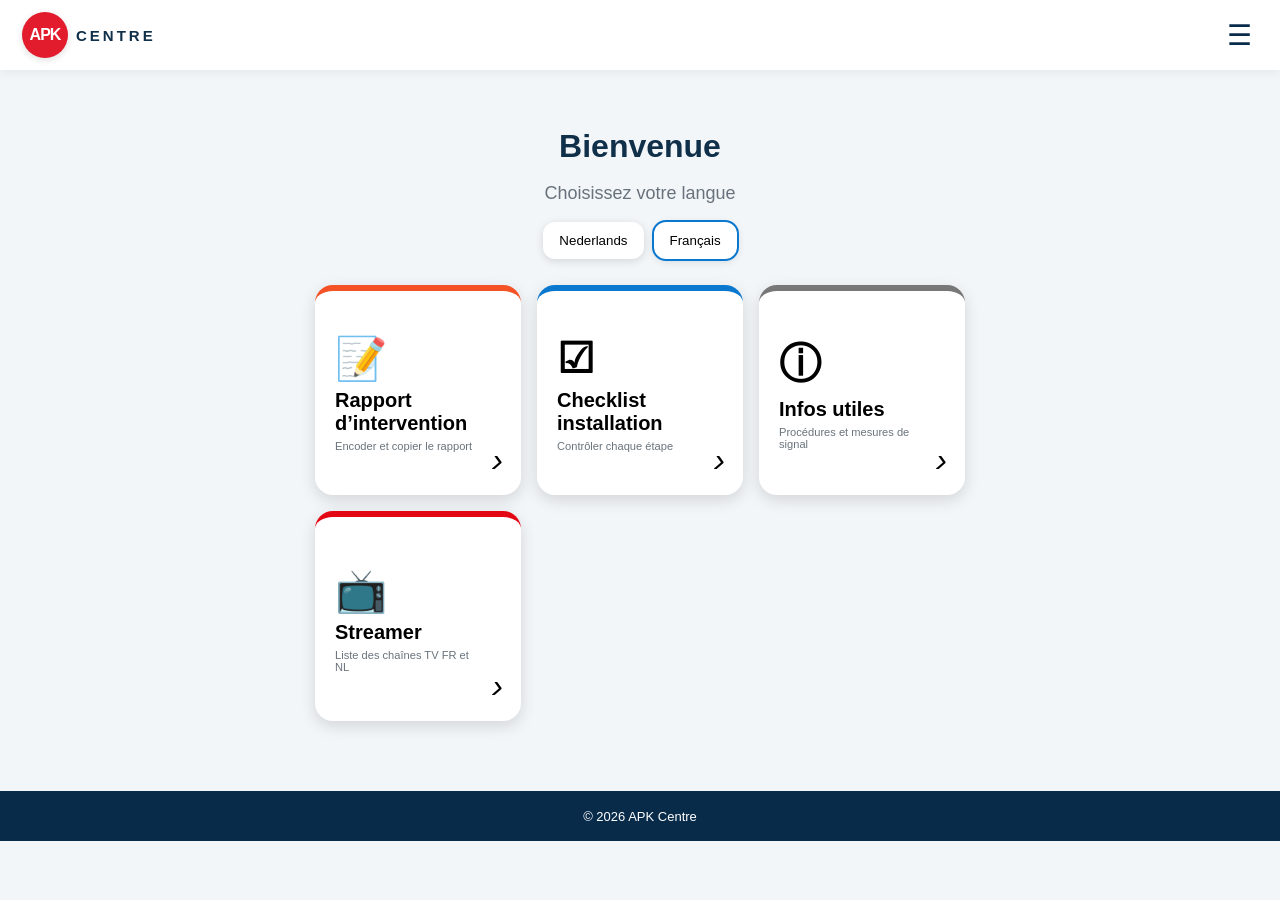
==== commit c921adfe: "Add files via upload" ====
--- a/index.html
+++ b/index.html
@@ -20,16 +20,8 @@
 <body>
 <header class="topbar">
   <div class="brand"><span class="brandMark">APK</span><span class="brandName">CENTRE</span></div>
-  <button id="menuBtn" class="menu" aria-label="Menu">☰</button>
+  <button id="menuBtn" class="menu">☰</button>
 </header>
-<nav id="sideMenu" class="side-menu" aria-label="Menu principal">
-  <button class="side-item" data-go="home">🏠 <span>Accueil</span></button>
-  <button class="side-item" data-go="report">📝 <span>Rapport d’intervention</span></button>
-  <button class="side-item" data-go="checklist">☑ <span>Checklist</span></button>
-  <button class="side-item" data-go="info">ⓘ <span>Infos utiles</span></button>
-  <button class="side-item" data-go="channels">📺 <span>Liste des chaînes TV</span></button>
-</nav>
-<div id="menuBackdrop" class="menu-backdrop"></div>
 
 <main id="app">
 <section id="home" class="screen active">
@@ -40,7 +32,7 @@
     <button class="homecard orange" data-go="report"><b>📝</b><strong data-fr="Rapport d’intervention" data-nl="Interventierapport">Rapport d’intervention</strong><small data-fr="Encoder et copier le rapport" data-nl="Rapport invullen en kopiëren">Encoder et copier le rapport</small><i>›</i></button>
     <button class="homecard blue" data-go="checklist"><b>☑</b><strong data-fr="Checklist installation" data-nl="Installatie checklist">Checklist installation</strong><small data-fr="Contrôler chaque étape" data-nl="Elke stap controleren">Contrôler chaque étape</small><i>›</i></button>
     <button class="homecard gray" data-go="info"><b>ⓘ</b><strong data-fr="Infos utiles" data-nl="Nuttige info">Infos utiles</strong><small data-fr="Procédures et mesures de signal" data-nl="Procedures en signaalmetingen">Procédures et mesures de signal</small><i>›</i></button>
-    <button class="homecard tv" data-go="channels"><b>📺</b><strong data-fr="Liste des chaînes TV" data-nl="TV-zenderlijst">Liste des chaînes TV</strong><small data-fr="Orange TV Plus avec TV Streamer" data-nl="Orange TV Plus met TV Streamer">Orange TV Plus avec TV Streamer</small><i>›</i></button>
+    <button class="homecard streamer" data-go="streamer"><b>📺</b><strong data-fr="Streamer" data-nl="Streamer">Streamer</strong><small data-fr="Liste des chaînes TV FR et NL" data-nl="TV-zenderlijst FR en NL">Liste des chaînes TV FR et NL</small><i>›</i></button>
   </div>
 </section>
 
@@ -60,22 +52,29 @@
   <div id="infoContent"></div>
 </section>
 
-<section id="channels" class="screen">
+<section id="streamer" class="screen">
   <button class="back">← Accueil</button>
-  <h1 data-fr="Liste des chaînes TV" data-nl="TV-zenderlijst">Liste des chaînes TV</h1>
-  <p class="channels-subtitle" data-fr="Orange TV (Plus) avec TV Streamer" data-nl="Orange TV (Plus) met TV Streamer">Orange TV (Plus) avec TV Streamer</p>
-  <div class="channel-tabs">
-    <button id="channelFR" class="lang active">🇫🇷 Français</button>
-    <button id="channelNL" class="lang">🇳🇱 Nederlands</button>
+  <h1 data-fr="Streamer" data-nl="Streamer">Streamer</h1>
+  <p class="streamer-subtitle" data-fr="Orange TV (Plus) avec TV Streamer" data-nl="Orange TV (Plus) met TV Streamer">Orange TV (Plus) avec TV Streamer</p>
+
+  <div class="streamer-tabs">
+    <button id="streamerFR" class="lang active">🇫🇷 Français</button>
+    <button id="streamerNL" class="lang">🇳🇱 Nederlands</button>
   </div>
-  <input id="channelSearch" class="search" placeholder="Rechercher une chaîne ou un numéro…">
-  <div id="channelCount" class="channel-count"></div>
-  <div id="channelList" class="channel-list"></div>
+
+  <input id="streamerSearch" class="search" type="search"
+         placeholder="Rechercher une chaîne ou un numéro…"
+         data-placeholder-fr="Rechercher une chaîne ou un numéro…"
+         data-placeholder-nl="Zoek een zender of nummer…">
+
+  <div id="streamerCount" class="streamer-count"></div>
+  <div id="streamerList" class="streamer-list"></div>
 </section>
+
 </main>
 <footer>© 2026 APK Centre</footer>
 <div id="toast"></div>
-<script src="script.js?v=7"></script>
+<script src="script.js?v=8"></script>
 <script>if ("serviceWorker" in navigator) navigator.serviceWorker.register("./service-worker.js");</script>
 </body>
-</html>+</html>
--- a/styles.css
+++ b/styles.css
@@ -1,20 +1,15 @@
 *{box-sizing:border-box}body{margin:0;background:#f3f6f9;color:#102f49;font-family:Arial,sans-serif}.topbar{height:70px;background:#fff;display:flex;align-items:center;justify-content:space-between;padding:0 22px;box-shadow:0 2px 10px #0001;position:sticky;top:0;z-index:5}.brand{display:flex;align-items:center;gap:8px;font-weight:900}.brandMark{width:46px;height:46px;border-radius:50%;background:#e21b2d;color:#fff;display:flex;align-items:center;justify-content:center;font-size:16px;letter-spacing:-1px;box-shadow:0 2px 7px #0002}.brandName{font-size:15px;letter-spacing:3px;color:#102f49}.menu{border:0;background:none;font-size:28px;color:#082b4a}main{max-width:900px;margin:auto;padding:24px 16px 70px}.screen{display:none}.screen.active{display:block}.hero{text-align:center;padding:24px 0 26px}.hero h1,h1{font-size:32px;margin:10px 0;font-weight:800}.hero p{font-size:18px;color:#68727c}.langs{display:flex;justify-content:center;gap:10px}.lang{background:#fff;border:0;border-radius:12px;padding:11px 16px;box-shadow:0 2px 8px #0002}.lang.active{outline:2px solid #0b78d0}.homecards{display:grid;gap:16px;max-width:650px;margin:auto}.homecard{position:relative;text-align:left;border:0;background:#fff;border-radius:18px;padding:20px 45px 20px 20px;box-shadow:0 5px 16px #0002;min-height:110px;border-top:6px solid}.homecard.orange{border-color:#f45124}.homecard.blue{border-color:#0b78d0}.homecard.gray{border-color:#777}.homecard b{font-size:30px;display:block;margin-bottom:6px}.homecard strong{display:block;font-size:20px}.homecard small{display:block;color:#6a737c;margin-top:5px}.homecard i{position:absolute;right:18px;top:42%;font-size:34px}.back{border:0;background:none;color:#0b78d0;font-weight:700;font-size:16px;padding:4px 0}.panel{background:#fff;border-radius:16px;margin:14px 0;padding:18px;box-shadow:0 4px 14px #0001}.panel h2{font-size:20px;margin:0 0 13px}.checks{display:grid;gap:9px}.check{display:flex;gap:10px;align-items:flex-start;padding:8px;border-radius:9px;background:#f7f9fb}.check input{margin-top:3px;accent-color:#0b78d0}.choice{display:flex;flex-wrap:wrap;gap:8px}.choice label{background:#f4f6f8;border-radius:9px;padding:8px 10px}.choice input{accent-color:#0b78d0}.primary{width:100%;border:0;border-radius:12px;padding:15px;background:#0b78d0;color:#fff;font-size:17px;font-weight:700;margin:8px 0 20px}.progress{height:9px;background:#dfe5ea;border-radius:10px;overflow:hidden;margin-top:18px}.progress span{display:block;height:100%;width:0;background:#0b78d0}.search{width:100%;padding:14px;border:1px solid #ccd4db;border-radius:12px;font-size:16px;margin:8px 0 16px}.info-section{background:#fff;border-radius:14px;margin:10px 0;overflow:hidden;box-shadow:0 3px 12px #0001}.info-section summary{cursor:pointer;padding:16px;font-size:18px;font-weight:700}.info-section .inside{padding:0 18px 18px;line-height:1.55}.inside h4{margin-bottom:4px}.inside ul{padding-left:20px}footer{height:50px;background:#082b4a;color:#fff;display:flex;align-items:center;justify-content:center;font-size:13px}#toast{position:fixed;bottom:70px;left:50%;transform:translateX(-50%);background:#102f49;color:#fff;padding:12px 16px;border-radius:10px;display:none;z-index:10}@media(min-width:700px){.homecards{grid-template-columns:repeat(3,1fr)}.homecard{min-height:210px}.homecard i{bottom:16px;top:auto}.homecard b{font-size:42px}}
 
 
-/* APK Centre - menu et liste des chaînes TV */
-.side-menu{position:fixed;top:70px;right:0;width:min(330px,88vw);height:calc(100vh - 70px);background:#fff;box-shadow:-6px 0 20px #0002;z-index:20;padding:14px;transform:translateX(105%);transition:transform .22s ease;overflow:auto}
-.side-menu.open{transform:translateX(0)}
-.menu-backdrop{position:fixed;inset:70px 0 0 0;background:#0006;z-index:19;display:none}
-.menu-backdrop.open{display:block}
-.side-item{width:100%;border:0;background:#f5f7f9;border-radius:12px;padding:15px;margin:5px 0;text-align:left;font-size:16px;font-weight:700;color:#102f49}
-.homecard.tv{border-color:#7a4bd6}
-.channels-subtitle{text-align:center;color:#68727c;margin:-4px 0 18px}
-.channel-tabs{display:flex;gap:10px;margin:0 0 12px}
-.channel-tabs .lang{flex:1}
-.channel-count{font-size:14px;color:#68727c;margin:4px 0 10px}
-.channel-list{display:grid;gap:7px}
-.channel-row{display:grid;grid-template-columns:58px 1fr;align-items:center;background:#fff;border:1px solid #dfe4e8;border-radius:10px;overflow:hidden;box-shadow:0 2px 7px #0001}
-.channel-number{padding:11px 8px;text-align:center;font-weight:800;background:#f1f4f6;color:#102f49}
-.channel-name{padding:11px 12px;font-weight:600}
-.channel-row.other .channel-number{font-size:12px}
-@media(min-width:700px){.channel-list{grid-template-columns:repeat(2,1fr)}}
+/* STREAMER - listes FR et NL */
+.homecard.streamer{border-color:#e30613}
+.streamer-subtitle{text-align:center;color:#68727c;margin:-4px 0 18px}
+.streamer-tabs{display:flex;gap:10px;margin-bottom:12px}
+.streamer-tabs .lang{flex:1}
+.streamer-count{font-size:14px;color:#68727c;margin:6px 0 10px}
+.streamer-list{display:grid;gap:7px}
+.streamer-row{display:grid;grid-template-columns:62px 1fr;align-items:center;background:#fff;border:1px solid #dfe4e8;border-radius:10px;overflow:hidden;box-shadow:0 2px 7px #0001}
+.streamer-number{padding:11px 7px;text-align:center;font-weight:800;background:#f1f4f6;color:#102f49}
+.streamer-name{padding:11px 12px;font-weight:600}
+.streamer-row.other .streamer-number{font-size:12px}
+@media(min-width:700px){.streamer-list{grid-template-columns:repeat(2,1fr)}}
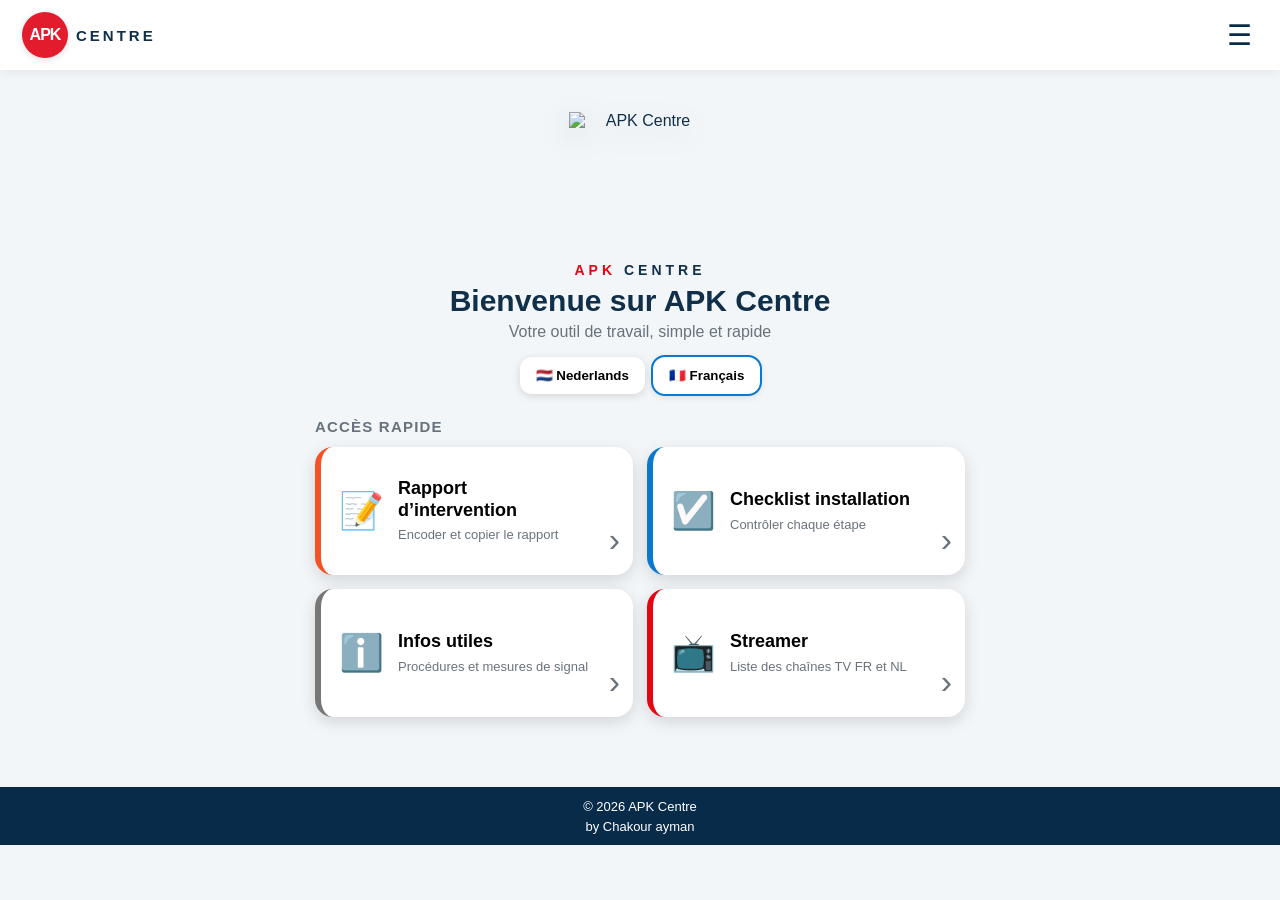
==== commit d2b5b4eb: "Add files via upload" ====
--- a/index.html
+++ b/index.html
@@ -25,14 +25,19 @@
 
 <main id="app">
 <section id="home" class="screen active">
-  <div class="hero"><h1>Bienvenue</h1><p>Choisissez votre langue</p>
-    <div class="langs"><button id="nl" class="lang">Nederlands</button><button id="fr" class="lang active">Français</button></div>
+  <div class="home-hero">
+    <img class="home-logo" src="assets/apk-centre-icon-512.png" alt="APK Centre">
+    <div class="home-title">APK <span>CENTRE</span></div>
+    <h1 data-fr="Bienvenue sur APK Centre" data-nl="Welkom bij APK Centre">Bienvenue sur APK Centre</h1>
+    <p data-fr="Votre outil de travail, simple et rapide" data-nl="Uw werkinstrument, eenvoudig en snel">Votre outil de travail, simple et rapide</p>
+    <div class="langs"><button id="nl" class="lang">🇳🇱 Nederlands</button><button id="fr" class="lang active">🇫🇷 Français</button></div>
   </div>
+  <div class="quick-title" data-fr="Accès rapide" data-nl="Snelle toegang">Accès rapide</div>
   <div class="homecards">
-    <button class="homecard orange" data-go="report"><b>📝</b><strong data-fr="Rapport d’intervention" data-nl="Interventierapport">Rapport d’intervention</strong><small data-fr="Encoder et copier le rapport" data-nl="Rapport invullen en kopiëren">Encoder et copier le rapport</small><i>›</i></button>
-    <button class="homecard blue" data-go="checklist"><b>☑</b><strong data-fr="Checklist installation" data-nl="Installatie checklist">Checklist installation</strong><small data-fr="Contrôler chaque étape" data-nl="Elke stap controleren">Contrôler chaque étape</small><i>›</i></button>
-    <button class="homecard gray" data-go="info"><b>ⓘ</b><strong data-fr="Infos utiles" data-nl="Nuttige info">Infos utiles</strong><small data-fr="Procédures et mesures de signal" data-nl="Procedures en signaalmetingen">Procédures et mesures de signal</small><i>›</i></button>
-    <button class="homecard streamer" data-go="streamer"><b>📺</b><strong data-fr="Streamer" data-nl="Streamer">Streamer</strong><small data-fr="Liste des chaînes TV FR et NL" data-nl="TV-zenderlijst FR en NL">Liste des chaînes TV FR et NL</small><i>›</i></button>
+    <button class="homecard orange" data-go="report"><span class="card-icon">📝</span><span class="card-copy"><strong data-fr="Rapport d’intervention" data-nl="Interventierapport">Rapport d’intervention</strong><small data-fr="Encoder et copier le rapport" data-nl="Rapport invullen en kopiëren">Encoder et copier le rapport</small></span><i>›</i></button>
+    <button class="homecard blue" data-go="checklist"><span class="card-icon">☑️</span><span class="card-copy"><strong data-fr="Checklist installation" data-nl="Installatie checklist">Checklist installation</strong><small data-fr="Contrôler chaque étape" data-nl="Elke stap controleren">Contrôler chaque étape</small></span><i>›</i></button>
+    <button class="homecard gray" data-go="info"><span class="card-icon">ℹ️</span><span class="card-copy"><strong data-fr="Infos utiles" data-nl="Nuttige info">Infos utiles</strong><small data-fr="Procédures et mesures de signal" data-nl="Procedures en signaalmetingen">Procédures et mesures de signal</small></span><i>›</i></button>
+    <button class="homecard streamer" data-go="streamer"><span class="card-icon">📺</span><span class="card-copy"><strong data-fr="Streamer" data-nl="Streamer">Streamer</strong><small data-fr="Liste des chaînes TV FR et NL" data-nl="TV-zenderlijst FR en NL">Liste des chaînes TV FR et NL</small></span><i>›</i></button>
   </div>
 </section>
 
@@ -72,9 +77,9 @@
 </section>
 
 </main>
-<footer>© 2026 APK Centre</footer>
+<footer><span>© 2026 APK Centre</span><span>by Chakour ayman</span></footer>
 <div id="toast"></div>
-<script src="script.js?v=8"></script>
+<script src="script.js?v=9"></script>
 <script>if ("serviceWorker" in navigator) navigator.serviceWorker.register("./service-worker.js");</script>
 </body>
 </html>
--- a/styles.css
+++ b/styles.css
@@ -13,3 +13,35 @@
 .streamer-name{padding:11px 12px;font-weight:600}
 .streamer-row.other .streamer-number{font-size:12px}
 @media(min-width:700px){.streamer-list{grid-template-columns:repeat(2,1fr)}}
+
+
+/* NOUVEL ACCUEIL APK CENTRE */
+.home-hero{text-align:center;padding:18px 0 20px;position:relative}
+.home-logo{width:142px;height:142px;object-fit:contain;display:block;margin:0 auto 8px;filter:drop-shadow(0 8px 14px #0002)}
+.home-title{font-size:14px;font-weight:900;letter-spacing:4px;color:#e30613;margin-bottom:6px}
+.home-title span{color:#102f49}
+.home-hero h1{font-size:30px;margin:6px 0 5px;color:#102f49}
+.home-hero p{font-size:16px;color:#68727c;margin:0 0 16px}
+.home-hero .langs{gap:8px}
+.home-hero .lang{font-weight:700;cursor:pointer}
+.quick-title{max-width:650px;margin:4px auto 12px;font-size:15px;font-weight:800;text-transform:uppercase;letter-spacing:1.2px;color:#68727c}
+.homecards{max-width:650px;grid-template-columns:1fr 1fr;gap:14px}
+.homecard{min-height:128px;padding:18px 44px 18px 18px;border-top:0;border-left:6px solid;display:flex;align-items:center;gap:14px;cursor:pointer;transition:transform .15s ease,box-shadow .15s ease}
+.homecard:hover{transform:translateY(-2px);box-shadow:0 8px 20px #0002}
+.homecard:active{transform:scale(.985)}
+.homecard .card-icon{font-size:36px;line-height:1;flex:none}
+.homecard .card-copy{min-width:0}
+.homecard strong{font-size:18px;line-height:1.2}
+.homecard small{font-size:13px;line-height:1.35}
+.homecard i{right:13px;font-style:normal;color:#68727c}
+.homecard.orange{border-color:#f45124}.homecard.blue{border-color:#0b78d0}.homecard.gray{border-color:#777}.homecard.streamer{border-color:#e30613}
+footer{height:auto;min-height:58px;padding:10px 16px;gap:5px;flex-direction:column}
+@media(max-width:560px){
+  main{padding-top:12px}
+  .home-logo{width:118px;height:118px}
+  .home-hero h1{font-size:25px}
+  .homecards{grid-template-columns:1fr;gap:11px}
+  .homecard{min-height:92px;padding:14px 42px 14px 16px}
+  .homecard .card-icon{font-size:32px}
+  .homecard strong{font-size:17px}
+}
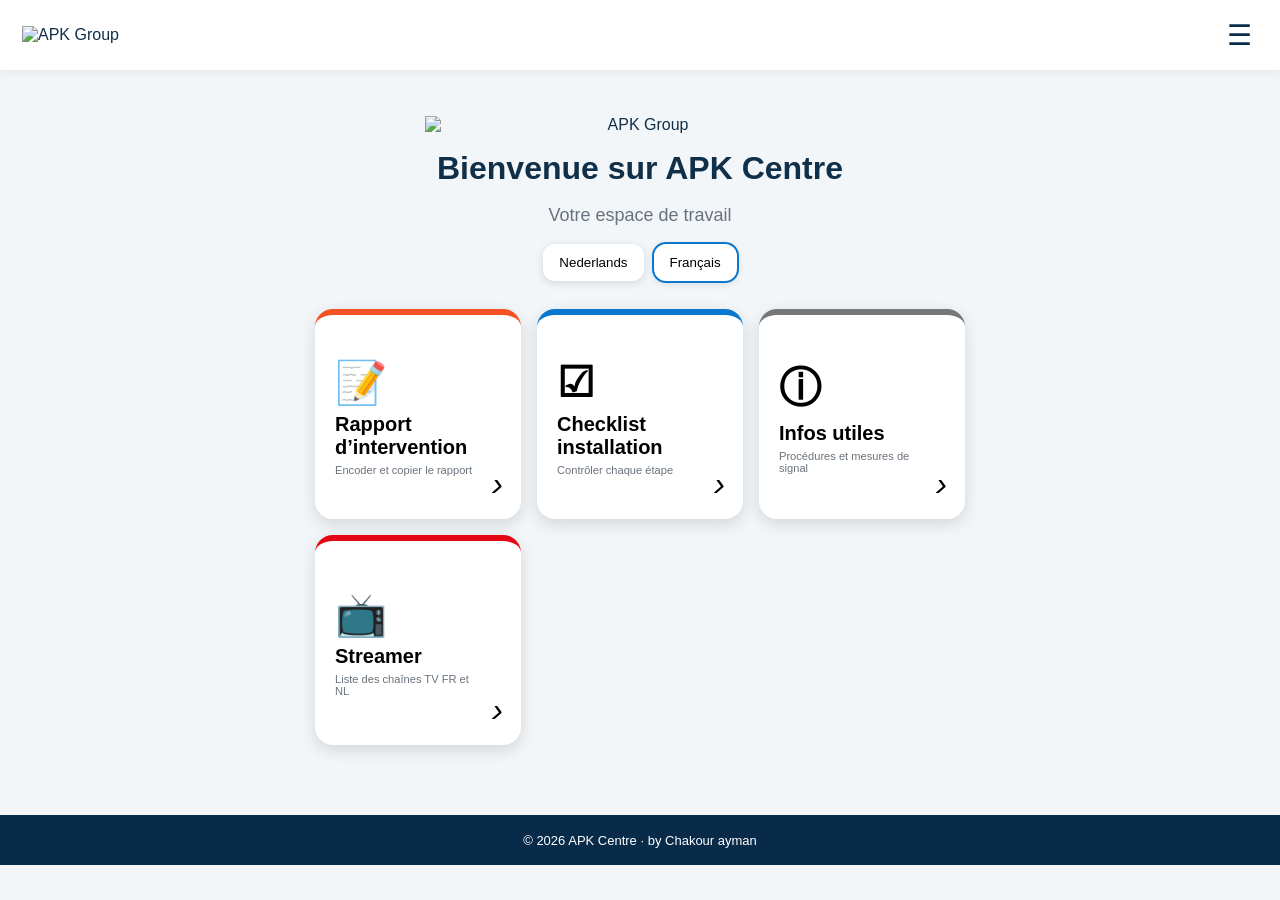
==== commit a1d761da: "Add files via upload" ====
--- a/index.html
+++ b/index.html
@@ -19,25 +19,20 @@
 </head>
 <body>
 <header class="topbar">
-  <div class="brand"><span class="brandMark">APK</span><span class="brandName">CENTRE</span></div>
+  <div class="brand"><img src="assets/apk-group-logo.png" alt="APK Group" class="brandLogo"></div>
   <button id="menuBtn" class="menu">☰</button>
 </header>
 
 <main id="app">
 <section id="home" class="screen active">
-  <div class="home-hero">
-    <img class="home-logo" src="assets/apk-centre-icon-512.png" alt="APK Centre">
-    <div class="home-title">APK <span>CENTRE</span></div>
-    <h1 data-fr="Bienvenue sur APK Centre" data-nl="Welkom bij APK Centre">Bienvenue sur APK Centre</h1>
-    <p data-fr="Votre outil de travail, simple et rapide" data-nl="Uw werkinstrument, eenvoudig en snel">Votre outil de travail, simple et rapide</p>
-    <div class="langs"><button id="nl" class="lang">🇳🇱 Nederlands</button><button id="fr" class="lang active">🇫🇷 Français</button></div>
+  <div class="hero"><img src="assets/apk-group-logo.png" alt="APK Group" class="homeLogo"><h1>Bienvenue sur APK Centre</h1><p>Votre espace de travail</p>
+    <div class="langs"><button id="nl" class="lang">Nederlands</button><button id="fr" class="lang active">Français</button></div>
   </div>
-  <div class="quick-title" data-fr="Accès rapide" data-nl="Snelle toegang">Accès rapide</div>
   <div class="homecards">
-    <button class="homecard orange" data-go="report"><span class="card-icon">📝</span><span class="card-copy"><strong data-fr="Rapport d’intervention" data-nl="Interventierapport">Rapport d’intervention</strong><small data-fr="Encoder et copier le rapport" data-nl="Rapport invullen en kopiëren">Encoder et copier le rapport</small></span><i>›</i></button>
-    <button class="homecard blue" data-go="checklist"><span class="card-icon">☑️</span><span class="card-copy"><strong data-fr="Checklist installation" data-nl="Installatie checklist">Checklist installation</strong><small data-fr="Contrôler chaque étape" data-nl="Elke stap controleren">Contrôler chaque étape</small></span><i>›</i></button>
-    <button class="homecard gray" data-go="info"><span class="card-icon">ℹ️</span><span class="card-copy"><strong data-fr="Infos utiles" data-nl="Nuttige info">Infos utiles</strong><small data-fr="Procédures et mesures de signal" data-nl="Procedures en signaalmetingen">Procédures et mesures de signal</small></span><i>›</i></button>
-    <button class="homecard streamer" data-go="streamer"><span class="card-icon">📺</span><span class="card-copy"><strong data-fr="Streamer" data-nl="Streamer">Streamer</strong><small data-fr="Liste des chaînes TV FR et NL" data-nl="TV-zenderlijst FR en NL">Liste des chaînes TV FR et NL</small></span><i>›</i></button>
+    <button class="homecard orange" data-go="report"><b>📝</b><strong data-fr="Rapport d’intervention" data-nl="Interventierapport">Rapport d’intervention</strong><small data-fr="Encoder et copier le rapport" data-nl="Rapport invullen en kopiëren">Encoder et copier le rapport</small><i>›</i></button>
+    <button class="homecard blue" data-go="checklist"><b>☑</b><strong data-fr="Checklist installation" data-nl="Installatie checklist">Checklist installation</strong><small data-fr="Contrôler chaque étape" data-nl="Elke stap controleren">Contrôler chaque étape</small><i>›</i></button>
+    <button class="homecard gray" data-go="info"><b>ⓘ</b><strong data-fr="Infos utiles" data-nl="Nuttige info">Infos utiles</strong><small data-fr="Procédures et mesures de signal" data-nl="Procedures en signaalmetingen">Procédures et mesures de signal</small><i>›</i></button>
+    <button class="homecard streamer" data-go="streamer"><b>📺</b><strong data-fr="Streamer" data-nl="Streamer">Streamer</strong><small data-fr="Liste des chaînes TV FR et NL" data-nl="TV-zenderlijst FR en NL">Liste des chaînes TV FR et NL</small><i>›</i></button>
   </div>
 </section>
 
@@ -77,7 +72,7 @@
 </section>
 
 </main>
-<footer><span>© 2026 APK Centre</span><span>by Chakour ayman</span></footer>
+<footer>© 2026 APK Centre · by Chakour ayman</footer>
 <div id="toast"></div>
 <script src="script.js?v=9"></script>
 <script>if ("serviceWorker" in navigator) navigator.serviceWorker.register("./service-worker.js");</script>
--- a/styles.css
+++ b/styles.css
@@ -1,4 +1,4 @@
-*{box-sizing:border-box}body{margin:0;background:#f3f6f9;color:#102f49;font-family:Arial,sans-serif}.topbar{height:70px;background:#fff;display:flex;align-items:center;justify-content:space-between;padding:0 22px;box-shadow:0 2px 10px #0001;position:sticky;top:0;z-index:5}.brand{display:flex;align-items:center;gap:8px;font-weight:900}.brandMark{width:46px;height:46px;border-radius:50%;background:#e21b2d;color:#fff;display:flex;align-items:center;justify-content:center;font-size:16px;letter-spacing:-1px;box-shadow:0 2px 7px #0002}.brandName{font-size:15px;letter-spacing:3px;color:#102f49}.menu{border:0;background:none;font-size:28px;color:#082b4a}main{max-width:900px;margin:auto;padding:24px 16px 70px}.screen{display:none}.screen.active{display:block}.hero{text-align:center;padding:24px 0 26px}.hero h1,h1{font-size:32px;margin:10px 0;font-weight:800}.hero p{font-size:18px;color:#68727c}.langs{display:flex;justify-content:center;gap:10px}.lang{background:#fff;border:0;border-radius:12px;padding:11px 16px;box-shadow:0 2px 8px #0002}.lang.active{outline:2px solid #0b78d0}.homecards{display:grid;gap:16px;max-width:650px;margin:auto}.homecard{position:relative;text-align:left;border:0;background:#fff;border-radius:18px;padding:20px 45px 20px 20px;box-shadow:0 5px 16px #0002;min-height:110px;border-top:6px solid}.homecard.orange{border-color:#f45124}.homecard.blue{border-color:#0b78d0}.homecard.gray{border-color:#777}.homecard b{font-size:30px;display:block;margin-bottom:6px}.homecard strong{display:block;font-size:20px}.homecard small{display:block;color:#6a737c;margin-top:5px}.homecard i{position:absolute;right:18px;top:42%;font-size:34px}.back{border:0;background:none;color:#0b78d0;font-weight:700;font-size:16px;padding:4px 0}.panel{background:#fff;border-radius:16px;margin:14px 0;padding:18px;box-shadow:0 4px 14px #0001}.panel h2{font-size:20px;margin:0 0 13px}.checks{display:grid;gap:9px}.check{display:flex;gap:10px;align-items:flex-start;padding:8px;border-radius:9px;background:#f7f9fb}.check input{margin-top:3px;accent-color:#0b78d0}.choice{display:flex;flex-wrap:wrap;gap:8px}.choice label{background:#f4f6f8;border-radius:9px;padding:8px 10px}.choice input{accent-color:#0b78d0}.primary{width:100%;border:0;border-radius:12px;padding:15px;background:#0b78d0;color:#fff;font-size:17px;font-weight:700;margin:8px 0 20px}.progress{height:9px;background:#dfe5ea;border-radius:10px;overflow:hidden;margin-top:18px}.progress span{display:block;height:100%;width:0;background:#0b78d0}.search{width:100%;padding:14px;border:1px solid #ccd4db;border-radius:12px;font-size:16px;margin:8px 0 16px}.info-section{background:#fff;border-radius:14px;margin:10px 0;overflow:hidden;box-shadow:0 3px 12px #0001}.info-section summary{cursor:pointer;padding:16px;font-size:18px;font-weight:700}.info-section .inside{padding:0 18px 18px;line-height:1.55}.inside h4{margin-bottom:4px}.inside ul{padding-left:20px}footer{height:50px;background:#082b4a;color:#fff;display:flex;align-items:center;justify-content:center;font-size:13px}#toast{position:fixed;bottom:70px;left:50%;transform:translateX(-50%);background:#102f49;color:#fff;padding:12px 16px;border-radius:10px;display:none;z-index:10}@media(min-width:700px){.homecards{grid-template-columns:repeat(3,1fr)}.homecard{min-height:210px}.homecard i{bottom:16px;top:auto}.homecard b{font-size:42px}}
+*{box-sizing:border-box}body{margin:0;background:#f3f6f9;color:#102f49;font-family:Arial,sans-serif}.topbar{height:70px;background:#fff;display:flex;align-items:center;justify-content:space-between;padding:0 22px;box-shadow:0 2px 10px #0001;position:sticky;top:0;z-index:5}.brand{display:flex;align-items:center;height:58px}.brandLogo{display:block;width:145px;height:auto;max-height:58px;object-fit:contain}.homeLogo{display:block;width:min(430px,88vw);max-height:170px;object-fit:contain;margin:4px auto 16px}.menu{border:0;background:none;font-size:28px;color:#082b4a}main{max-width:900px;margin:auto;padding:24px 16px 70px}.screen{display:none}.screen.active{display:block}.hero{text-align:center;padding:18px 0 28px}.hero h1,h1{font-size:32px;margin:10px 0;font-weight:800}.hero p{font-size:18px;color:#68727c}.langs{display:flex;justify-content:center;gap:10px}.lang{background:#fff;border:0;border-radius:12px;padding:11px 16px;box-shadow:0 2px 8px #0002}.lang.active{outline:2px solid #0b78d0}.homecards{display:grid;gap:16px;max-width:650px;margin:auto}.homecard{position:relative;text-align:left;border:0;background:#fff;border-radius:18px;padding:20px 45px 20px 20px;box-shadow:0 5px 16px #0002;min-height:110px;border-top:6px solid}.homecard.orange{border-color:#f45124}.homecard.blue{border-color:#0b78d0}.homecard.gray{border-color:#777}.homecard b{font-size:30px;display:block;margin-bottom:6px}.homecard strong{display:block;font-size:20px}.homecard small{display:block;color:#6a737c;margin-top:5px}.homecard i{position:absolute;right:18px;top:42%;font-size:34px}.back{border:0;background:none;color:#0b78d0;font-weight:700;font-size:16px;padding:4px 0}.panel{background:#fff;border-radius:16px;margin:14px 0;padding:18px;box-shadow:0 4px 14px #0001}.panel h2{font-size:20px;margin:0 0 13px}.checks{display:grid;gap:9px}.check{display:flex;gap:10px;align-items:flex-start;padding:8px;border-radius:9px;background:#f7f9fb}.check input{margin-top:3px;accent-color:#0b78d0}.choice{display:flex;flex-wrap:wrap;gap:8px}.choice label{background:#f4f6f8;border-radius:9px;padding:8px 10px}.choice input{accent-color:#0b78d0}.primary{width:100%;border:0;border-radius:12px;padding:15px;background:#0b78d0;color:#fff;font-size:17px;font-weight:700;margin:8px 0 20px}.progress{height:9px;background:#dfe5ea;border-radius:10px;overflow:hidden;margin-top:18px}.progress span{display:block;height:100%;width:0;background:#0b78d0}.search{width:100%;padding:14px;border:1px solid #ccd4db;border-radius:12px;font-size:16px;margin:8px 0 16px}.info-section{background:#fff;border-radius:14px;margin:10px 0;overflow:hidden;box-shadow:0 3px 12px #0001}.info-section summary{cursor:pointer;padding:16px;font-size:18px;font-weight:700}.info-section .inside{padding:0 18px 18px;line-height:1.55}.inside h4{margin-bottom:4px}.inside ul{padding-left:20px}footer{height:50px;background:#082b4a;color:#fff;display:flex;align-items:center;justify-content:center;font-size:13px}#toast{position:fixed;bottom:70px;left:50%;transform:translateX(-50%);background:#102f49;color:#fff;padding:12px 16px;border-radius:10px;display:none;z-index:10}@media(min-width:700px){.homecards{grid-template-columns:repeat(3,1fr)}.homecard{min-height:210px}.homecard i{bottom:16px;top:auto}.homecard b{font-size:42px}}
 
 
 /* STREAMER - listes FR et NL */
@@ -14,34 +14,4 @@
 .streamer-row.other .streamer-number{font-size:12px}
 @media(min-width:700px){.streamer-list{grid-template-columns:repeat(2,1fr)}}
 
-
-/* NOUVEL ACCUEIL APK CENTRE */
-.home-hero{text-align:center;padding:18px 0 20px;position:relative}
-.home-logo{width:142px;height:142px;object-fit:contain;display:block;margin:0 auto 8px;filter:drop-shadow(0 8px 14px #0002)}
-.home-title{font-size:14px;font-weight:900;letter-spacing:4px;color:#e30613;margin-bottom:6px}
-.home-title span{color:#102f49}
-.home-hero h1{font-size:30px;margin:6px 0 5px;color:#102f49}
-.home-hero p{font-size:16px;color:#68727c;margin:0 0 16px}
-.home-hero .langs{gap:8px}
-.home-hero .lang{font-weight:700;cursor:pointer}
-.quick-title{max-width:650px;margin:4px auto 12px;font-size:15px;font-weight:800;text-transform:uppercase;letter-spacing:1.2px;color:#68727c}
-.homecards{max-width:650px;grid-template-columns:1fr 1fr;gap:14px}
-.homecard{min-height:128px;padding:18px 44px 18px 18px;border-top:0;border-left:6px solid;display:flex;align-items:center;gap:14px;cursor:pointer;transition:transform .15s ease,box-shadow .15s ease}
-.homecard:hover{transform:translateY(-2px);box-shadow:0 8px 20px #0002}
-.homecard:active{transform:scale(.985)}
-.homecard .card-icon{font-size:36px;line-height:1;flex:none}
-.homecard .card-copy{min-width:0}
-.homecard strong{font-size:18px;line-height:1.2}
-.homecard small{font-size:13px;line-height:1.35}
-.homecard i{right:13px;font-style:normal;color:#68727c}
-.homecard.orange{border-color:#f45124}.homecard.blue{border-color:#0b78d0}.homecard.gray{border-color:#777}.homecard.streamer{border-color:#e30613}
-footer{height:auto;min-height:58px;padding:10px 16px;gap:5px;flex-direction:column}
-@media(max-width:560px){
-  main{padding-top:12px}
-  .home-logo{width:118px;height:118px}
-  .home-hero h1{font-size:25px}
-  .homecards{grid-template-columns:1fr;gap:11px}
-  .homecard{min-height:92px;padding:14px 42px 14px 16px}
-  .homecard .card-icon{font-size:32px}
-  .homecard strong{font-size:17px}
-}
+@media(max-width:699px){.topbar{height:66px;padding:0 16px}.brandLogo{width:128px;max-height:52px}.homeLogo{width:min(390px,92vw);max-height:150px}.hero h1{font-size:28px}.hero p{font-size:16px}}
